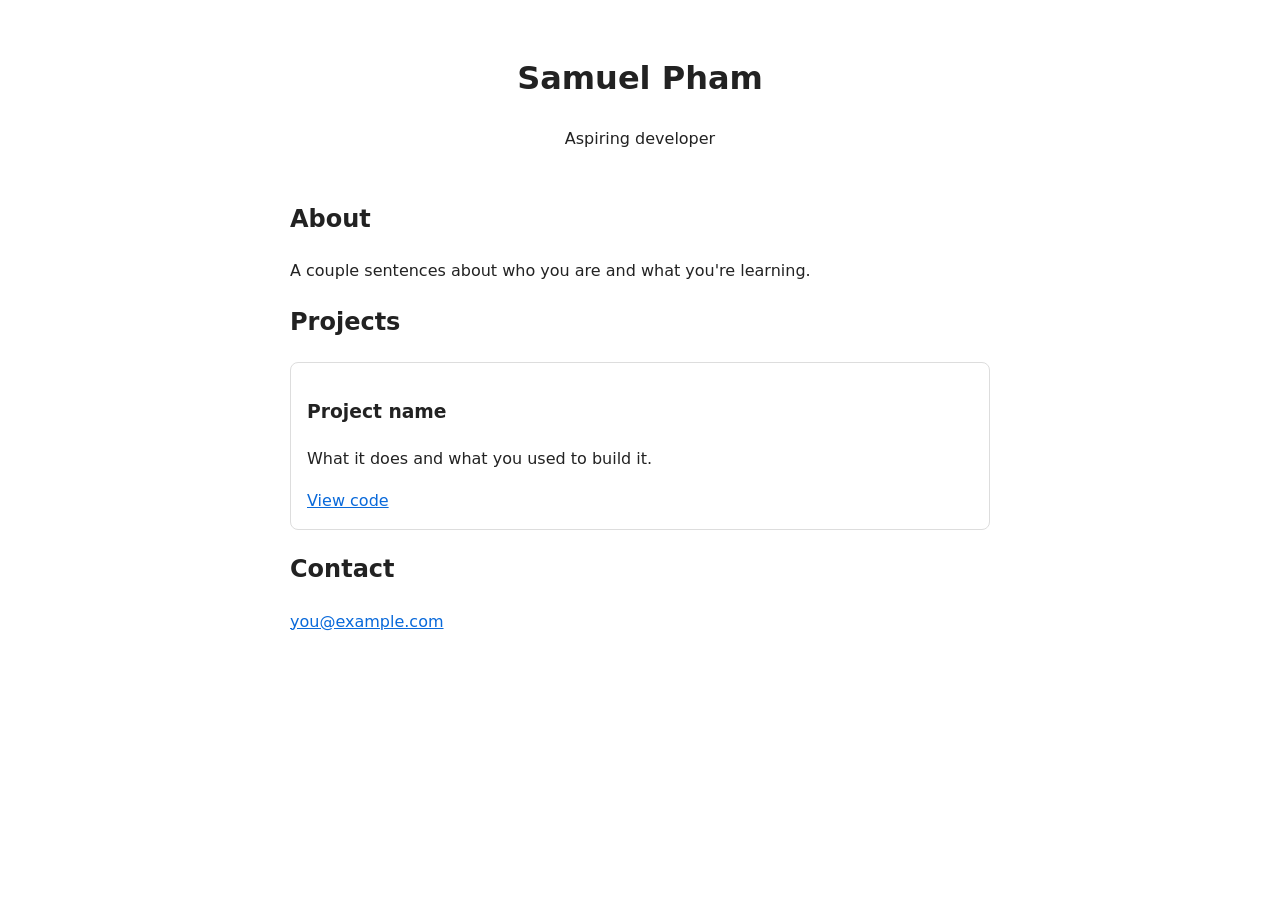
==== index.html @ 6e486d0f "Initial portfolio" ====
<!DOCTYPE html>
<html lang="en">
<head>
  <meta charset="UTF-8">
  <meta name="viewport" content="width=device-width, initial-scale=1">
  <title>Samuel Pham | Portfolio</title>
  <link rel="stylesheet" href="style.css">
</head>
<body>
  <header>
    <h1>Samuel Pham</h1>
    <p>Aspiring developer</p>
  </header>

  <section>
    <h2>About</h2>
    <p>A couple sentences about who you are and what you're learning.</p>
  </section>

  <section>
    <h2>Projects</h2>
    <div class="project">
      <h3>Project name</h3>
      <p>What it does and what you used to build it.</p>
      <a href="https://github.com/cryothe">View code</a>
    </div>
  </section>

  <section>
    <h2>Contact</h2>
    <p><a href="mailto:you@example.com">you@example.com</a></p>
  </section>
</body>
</html>
---- style.css ----
body {
  font-family: system-ui, sans-serif;
  max-width: 700px;
  margin: 0 auto;
  padding: 2rem;
  line-height: 1.6;
  color: #222;
}

header { text-align: center; margin-bottom: 3rem; }

.project {
  border: 1px solid #ddd;
  border-radius: 8px;
  padding: 1rem;
  margin-bottom: 1rem;
}

a { color: #0969da; }
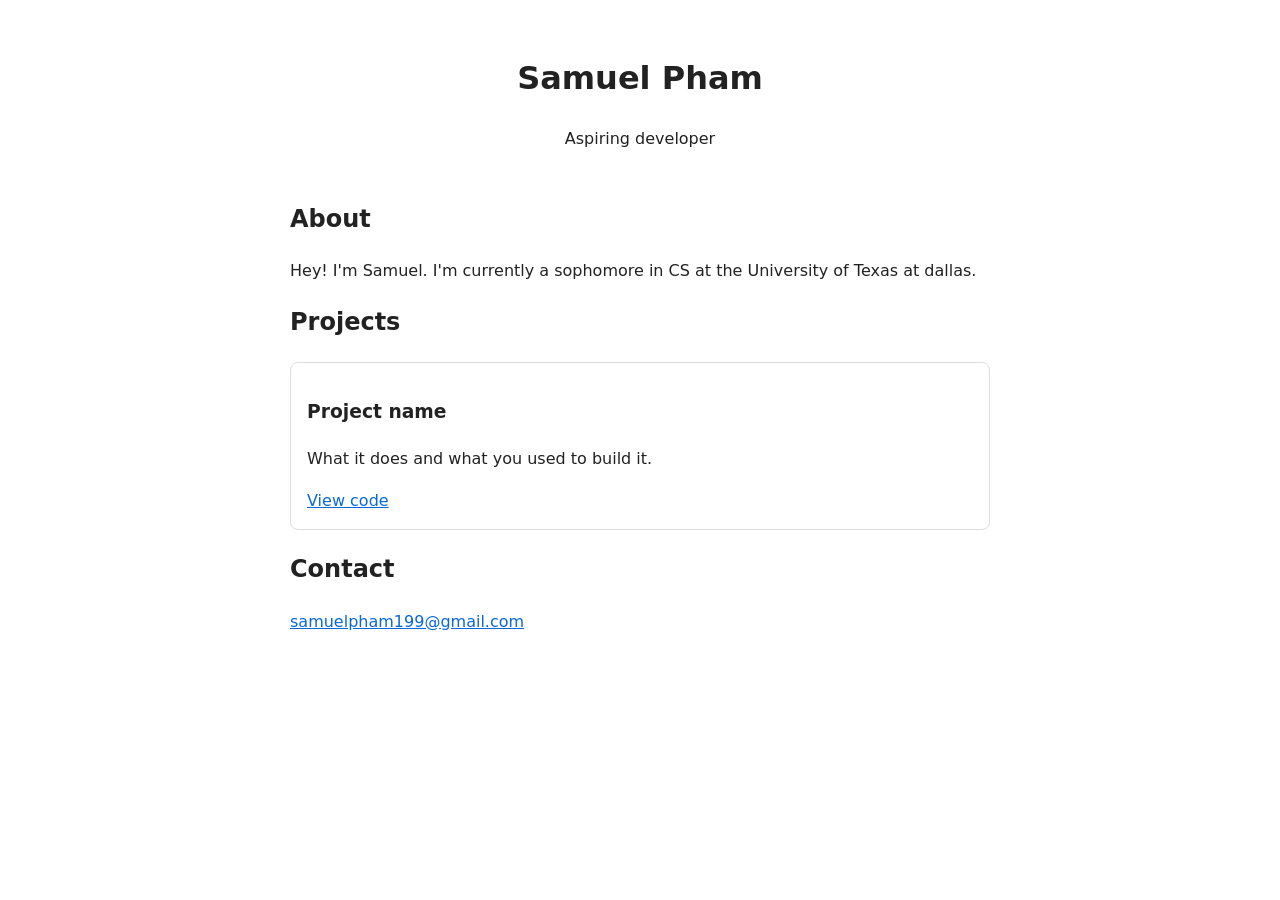
==== commit a6f7dfab: "Update Intro" ====
--- a/index.html
+++ b/index.html
@@ -14,7 +14,7 @@
 
   <section>
     <h2>About</h2>
-    <p>A couple sentences about who you are and what you're learning.</p>
+    <p>Hey! I'm Samuel. I'm currently a sophomore in CS at the University of Texas at dallas.</p>
   </section>
 
   <section>
@@ -28,7 +28,7 @@
 
   <section>
     <h2>Contact</h2>
-    <p><a href="mailto:you@example.com">you@example.com</a></p>
+    <p><a href="mailto:you@example.com">samuelpham199@gmail.com</a></p>
   </section>
 </body>
 </html>
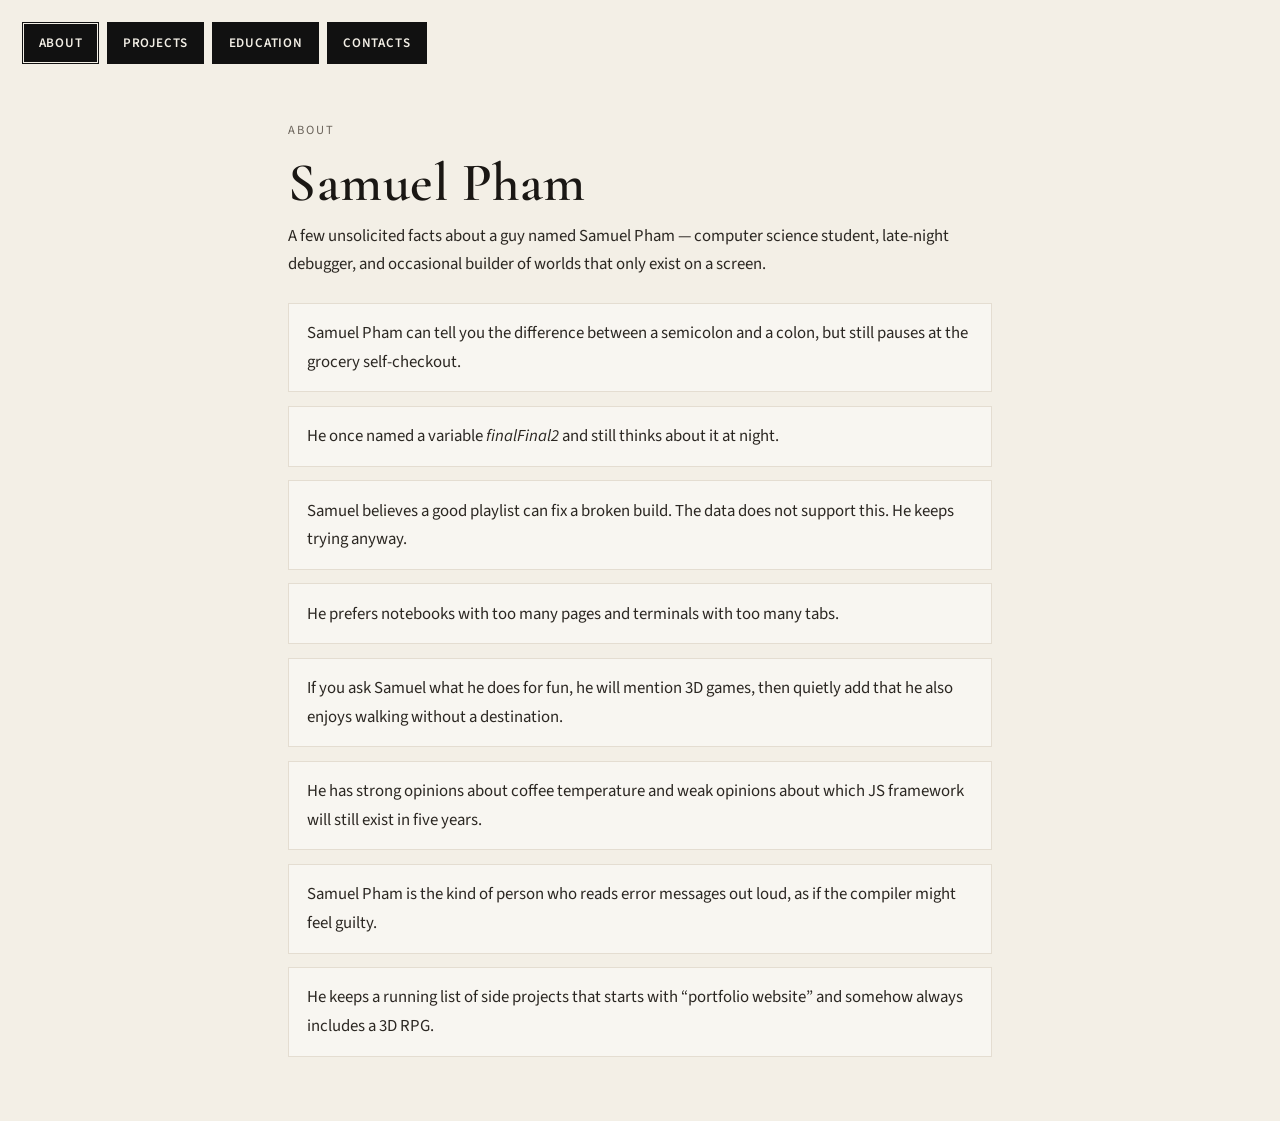
==== commit 052fb105: "Revamp Website" ====
--- a/index.html
+++ b/index.html
@@ -3,32 +3,34 @@
 <head>
   <meta charset="UTF-8">
   <meta name="viewport" content="width=device-width, initial-scale=1">
-  <title>Samuel Pham | Portfolio</title>
+  <title>About | Samuel Pham</title>
   <link rel="stylesheet" href="style.css">
 </head>
 <body>
-  <header>
+  <nav class="nav" aria-label="Primary">
+    <a class="active" href="index.html">About</a>
+    <a href="projects.html">Projects</a>
+    <a href="education.html">Education</a>
+    <a href="contacts.html">Contacts</a>
+  </nav>
+
+  <main class="page">
+    <p class="kicker">About</p>
     <h1>Samuel Pham</h1>
-    <p>Aspiring developer</p>
-  </header>
-
-  <section>
-    <h2>About</h2>
-    <p>Hey! I'm Samuel. I'm currently a sophomore in CS at the University of Texas at dallas.</p>
-  </section>
-
-  <section>
-    <h2>Projects</h2>
-    <div class="project">
-      <h3>Project name</h3>
-      <p>What it does and what you used to build it.</p>
-      <a href="https://github.com/cryothe">View code</a>
-    </div>
-  </section>
-
-  <section>
-    <h2>Contact</h2>
-    <p><a href="mailto:you@example.com">samuelpham199@gmail.com</a></p>
-  </section>
+    <p>
+      A few unsolicited facts about a guy named Samuel Pham — computer science student,
+      late-night debugger, and occasional builder of worlds that only exist on a screen.
+    </p>
+    <ul class="facts">
+      <li>Samuel Pham can tell you the difference between a semicolon and a colon, but still pauses at the grocery self-checkout.</li>
+      <li>He once named a variable <em>finalFinal2</em> and still thinks about it at night.</li>
+      <li>Samuel believes a good playlist can fix a broken build. The data does not support this. He keeps trying anyway.</li>
+      <li>He prefers notebooks with too many pages and terminals with too many tabs.</li>
+      <li>If you ask Samuel what he does for fun, he will mention 3D games, then quietly add that he also enjoys walking without a destination.</li>
+      <li>He has strong opinions about coffee temperature and weak opinions about which JS framework will still exist in five years.</li>
+      <li>Samuel Pham is the kind of person who reads error messages out loud, as if the compiler might feel guilty.</li>
+      <li>He keeps a running list of side projects that starts with “portfolio website” and somehow always includes a 3D RPG.</li>
+    </ul>
+  </main>
 </body>
 </html>
--- a/style.css
+++ b/style.css
@@ -1,19 +1,207 @@
+@import url("https://fonts.googleapis.com/css2?family=Cormorant+Garamond:ital,wght@0,500;0,600;0,700;1,500&family=Source+Sans+3:wght@400;500;600&display=swap");
+
+*,
+*::before,
+*::after {
+  box-sizing: border-box;
+}
+
+html {
+  view-transition-name: none;
+}
+
+@view-transition {
+  navigation: auto;
+}
+
+::view-transition-old(root) {
+  animation: fade-out 280ms ease both;
+}
+
+::view-transition-new(root) {
+  animation: fade-in 380ms ease both;
+}
+
+@keyframes fade-out {
+  to {
+    opacity: 0;
+    transform: translateY(-8px);
+  }
+}
+
+@keyframes fade-in {
+  from {
+    opacity: 0;
+    transform: translateY(12px);
+  }
+}
+
 body {
-  font-family: system-ui, sans-serif;
-  max-width: 700px;
+  margin: 0;
+  min-height: 100vh;
+  background: #f3efe6;
+  color: #2b2722;
+  font-family: "Source Sans 3", system-ui, sans-serif;
+  font-size: 1.05rem;
+  line-height: 1.7;
+}
+
+h1,
+h2,
+h3 {
+  font-family: "Cormorant Garamond", Georgia, serif;
+  font-weight: 600;
+  letter-spacing: 0.01em;
+  color: #1a1714;
+  line-height: 1.2;
+}
+
+h1 {
+  font-size: clamp(2.4rem, 5vw, 3.4rem);
+  margin: 0 0 0.35rem;
+}
+
+h2 {
+  font-size: clamp(1.9rem, 3.5vw, 2.45rem);
+  margin: 0 0 1.25rem;
+}
+
+h3 {
+  font-size: 1.45rem;
+  margin: 0 0 0.4rem;
+}
+
+p {
+  margin: 0 0 1rem;
+}
+
+a {
+  color: #1a1714;
+}
+
+.nav {
+  position: fixed;
+  top: 1.4rem;
+  left: 1.4rem;
+  z-index: 10;
+  display: flex;
+  flex-wrap: wrap;
+  gap: 0.5rem;
+}
+
+.nav a {
+  display: inline-block;
+  background: #111;
+  color: #f3efe6;
+  text-decoration: none;
+  font-size: 0.82rem;
+  font-weight: 600;
+  letter-spacing: 0.06em;
+  text-transform: uppercase;
+  padding: 0.55rem 0.95rem;
+  border: 1px solid #111;
+  transition: background 0.2s ease, color 0.2s ease;
+}
+
+.nav a:hover,
+.nav a:focus-visible {
+  background: transparent;
+  color: #111;
+}
+
+.nav a.active {
+  background: #111;
+  color: #f3efe6;
+  box-shadow: inset 0 0 0 1px #f3efe6;
+}
+
+.page {
+  max-width: 760px;
   margin: 0 auto;
-  padding: 2rem;
-  line-height: 1.6;
-  color: #222;
-}
-
-header { text-align: center; margin-bottom: 3rem; }
+  padding: 7.5rem 1.75rem 4rem;
+  animation: page-enter 500ms ease both;
+}
+
+@keyframes page-enter {
+  from {
+    opacity: 0;
+    transform: translateY(16px);
+  }
+}
+
+.kicker {
+  font-size: 0.78rem;
+  letter-spacing: 0.16em;
+  text-transform: uppercase;
+  color: #6b645b;
+  margin-bottom: 0.6rem;
+}
+
+.facts {
+  list-style: none;
+  padding: 0;
+  margin: 1.5rem 0 0;
+  display: grid;
+  gap: 0.85rem;
+}
+
+.facts li {
+  background: rgba(255, 255, 255, 0.45);
+  border: 1px solid #e4ddd1;
+  padding: 0.95rem 1.1rem;
+}
+
+.projects {
+  display: grid;
+  gap: 1.25rem;
+}
 
 .project {
-  border: 1px solid #ddd;
-  border-radius: 8px;
-  padding: 1rem;
-  margin-bottom: 1rem;
-}
-
-a { color: #0969da; }
+  background: rgba(255, 255, 255, 0.45);
+  border: 1px solid #e4ddd1;
+  padding: 1.35rem 1.4rem;
+}
+
+.meta {
+  color: #6b645b;
+  font-size: 0.92rem;
+  margin-bottom: 0.7rem;
+}
+
+.contacts {
+  list-style: none;
+  padding: 0;
+  margin: 0;
+  display: grid;
+  gap: 1rem;
+}
+
+.contacts a {
+  text-decoration: none;
+  border-bottom: 1px solid #c9c0b3;
+  padding-bottom: 0.1rem;
+}
+
+.contacts a:hover {
+  border-bottom-color: #111;
+}
+
+.contact-label {
+  display: block;
+  font-size: 0.75rem;
+  letter-spacing: 0.14em;
+  text-transform: uppercase;
+  color: #6b645b;
+  margin-bottom: 0.2rem;
+}
+
+@media (max-width: 720px) {
+  .nav {
+    position: static;
+    padding: 1.1rem 1.1rem 0;
+  }
+
+  .page {
+    padding-top: 2.5rem;
+  }
+}
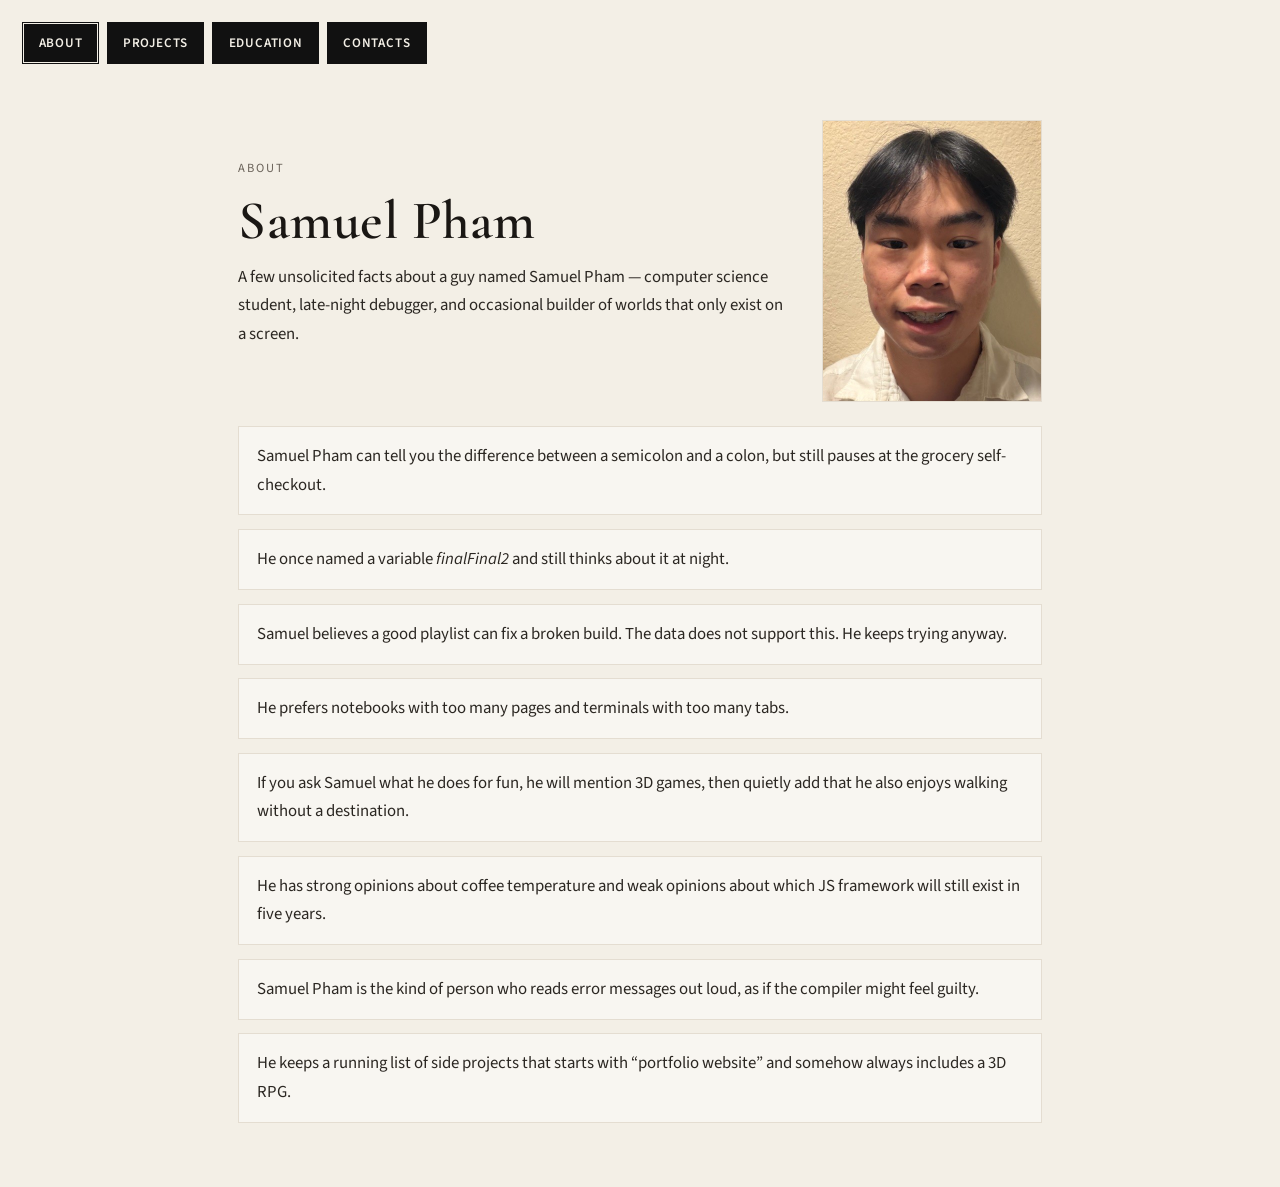
==== commit 40824a03: "Add a portrait and refresh portfolio copy with real contact details. Co-authored-by: Cursor <cursora" ====
--- a/index.html
+++ b/index.html
@@ -15,12 +15,20 @@
   </nav>
 
   <main class="page">
-    <p class="kicker">About</p>
-    <h1>Samuel Pham</h1>
-    <p>
-      A few unsolicited facts about a guy named Samuel Pham — computer science student,
-      late-night debugger, and occasional builder of worlds that only exist on a screen.
-    </p>
+    <div class="intro">
+      <div class="intro-copy">
+        <p class="kicker">About</p>
+        <h1>Samuel Pham</h1>
+        <p>
+          A few unsolicited facts about a guy named Samuel Pham — computer science student,
+          late-night debugger, and occasional builder of worlds that only exist on a screen.
+        </p>
+      </div>
+      <figure class="portrait">
+        <img src="me.jpg" alt="Portrait of Samuel Pham">
+      </figure>
+    </div>
+
     <ul class="facts">
       <li>Samuel Pham can tell you the difference between a semicolon and a colon, but still pauses at the grocery self-checkout.</li>
       <li>He once named a variable <em>finalFinal2</em> and still thinks about it at night.</li>
--- a/style.css
+++ b/style.css
@@ -15,24 +15,28 @@
 }
 
 ::view-transition-old(root) {
-  animation: fade-out 280ms ease both;
+  animation: page-out 260ms cubic-bezier(0.4, 0, 1, 1) both;
 }
 
 ::view-transition-new(root) {
-  animation: fade-in 380ms ease both;
-}
-
-@keyframes fade-out {
-  to {
-    opacity: 0;
-    transform: translateY(-8px);
-  }
-}
-
-@keyframes fade-in {
-  from {
-    opacity: 0;
-    transform: translateY(12px);
+  animation: page-in 480ms cubic-bezier(0.16, 1, 0.3, 1) both;
+}
+
+@keyframes page-out {
+  to {
+    opacity: 0;
+    transform: scale(0.97) translateY(-10px);
+  }
+}
+
+@keyframes page-in {
+  from {
+    opacity: 0;
+    transform: scale(0.96) translateY(22px);
+  }
+  to {
+    opacity: 1;
+    transform: scale(1) translateY(0);
   }
 }
 
@@ -116,16 +120,72 @@
 }
 
 .page {
-  max-width: 760px;
+  max-width: 860px;
   margin: 0 auto;
   padding: 7.5rem 1.75rem 4rem;
-  animation: page-enter 500ms ease both;
+  animation: page-enter 560ms cubic-bezier(0.16, 1, 0.3, 1) both;
 }
 
 @keyframes page-enter {
   from {
     opacity: 0;
-    transform: translateY(16px);
+    transform: scale(0.97) translateY(18px);
+  }
+  to {
+    opacity: 1;
+    transform: scale(1) translateY(0);
+  }
+}
+
+.intro {
+  display: grid;
+  grid-template-columns: minmax(0, 1fr) 220px;
+  gap: 1.75rem 2rem;
+  align-items: center;
+  margin-bottom: 0.5rem;
+}
+
+.intro-copy h1 {
+  margin-bottom: 0.55rem;
+}
+
+.portrait {
+  margin: 0;
+  overflow: hidden;
+  border: 1px solid #e4ddd1;
+  background: #eae4d8;
+  animation: portrait-in 700ms cubic-bezier(0.16, 1, 0.3, 1) both;
+  animation-delay: 80ms;
+}
+
+.portrait img {
+  display: block;
+  width: 100%;
+  height: 280px;
+  object-fit: cover;
+  object-position: center 18%;
+  transform-origin: center;
+  animation: portrait-zoom 900ms cubic-bezier(0.16, 1, 0.3, 1) both;
+  animation-delay: 80ms;
+}
+
+@keyframes portrait-in {
+  from {
+    opacity: 0;
+    transform: translateX(18px) scale(0.94);
+  }
+  to {
+    opacity: 1;
+    transform: translateX(0) scale(1);
+  }
+}
+
+@keyframes portrait-zoom {
+  from {
+    transform: scale(1.08);
+  }
+  to {
+    transform: scale(1);
   }
 }
 
@@ -166,6 +226,34 @@
   color: #6b645b;
   font-size: 0.92rem;
   margin-bottom: 0.7rem;
+}
+
+.project-links {
+  display: flex;
+  flex-wrap: wrap;
+  gap: 0.55rem;
+  margin-top: 1.1rem;
+}
+
+.project-link {
+  display: inline-block;
+  background: #111;
+  color: #f3efe6;
+  text-decoration: none;
+  font-size: 0.78rem;
+  font-weight: 600;
+  letter-spacing: 0.06em;
+  text-transform: uppercase;
+  padding: 0.5rem 0.85rem;
+  border: 1px solid #111;
+  transition: background 0.2s ease, color 0.2s ease, transform 0.2s ease;
+}
+
+.project-link:hover,
+.project-link:focus-visible {
+  background: transparent;
+  color: #111;
+  transform: translateY(-1px);
 }
 
 .contacts {
@@ -204,4 +292,28 @@
   .page {
     padding-top: 2.5rem;
   }
-}
+
+  .intro {
+    grid-template-columns: 1fr;
+  }
+
+  .portrait {
+    max-width: 280px;
+    animation-name: portrait-in-mobile;
+  }
+
+  .portrait img {
+    height: 320px;
+  }
+}
+
+@keyframes portrait-in-mobile {
+  from {
+    opacity: 0;
+    transform: translateY(14px) scale(0.96);
+  }
+  to {
+    opacity: 1;
+    transform: translateY(0) scale(1);
+  }
+}
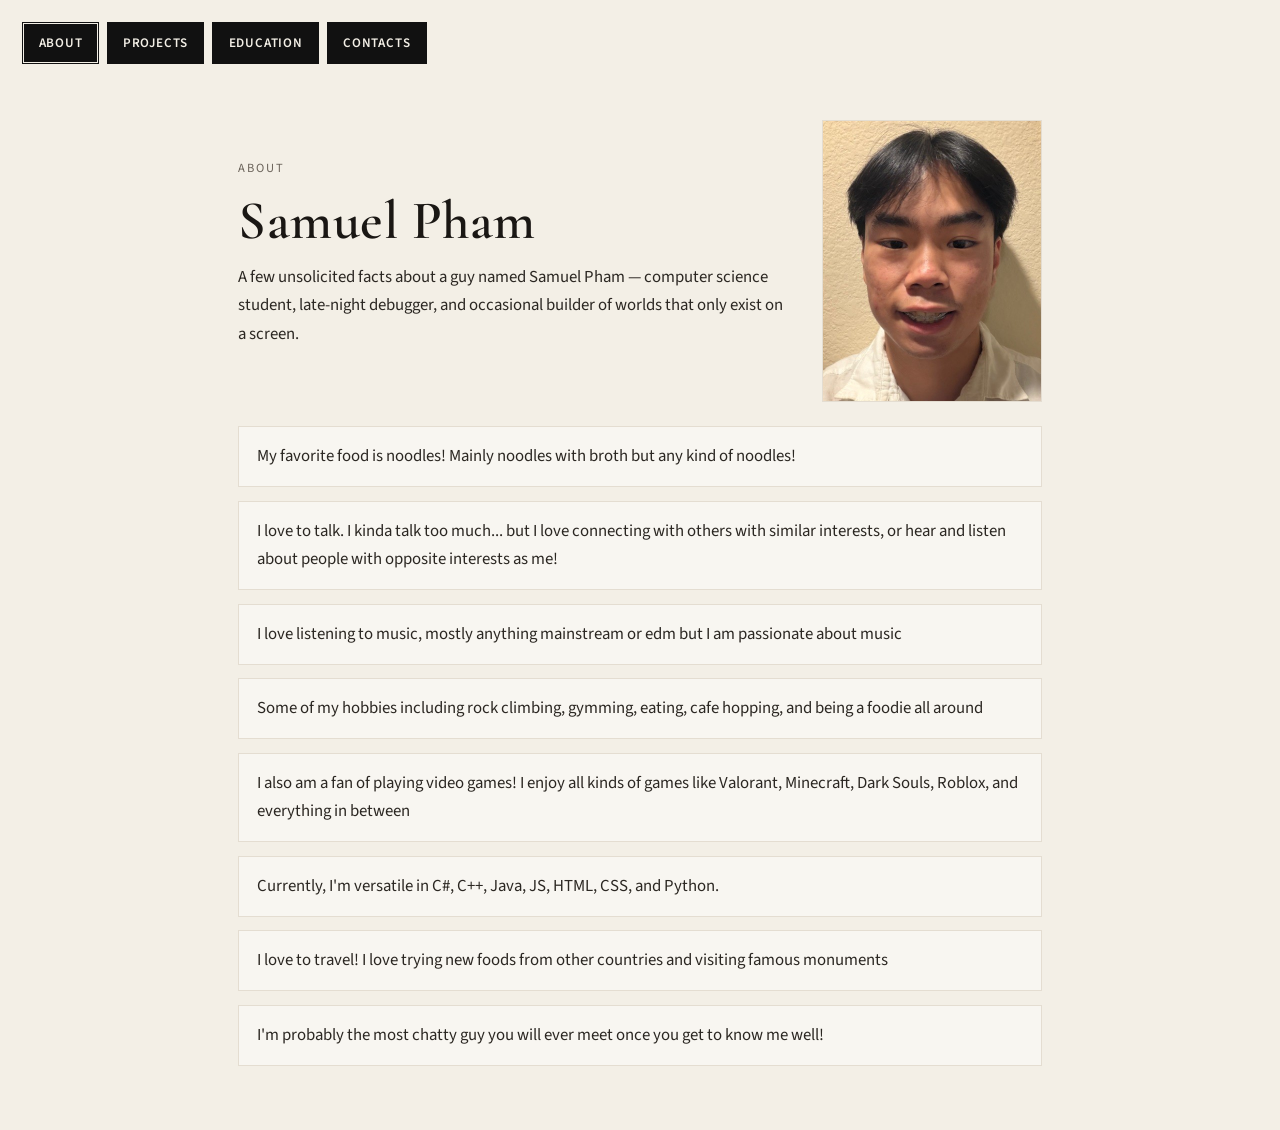
==== commit 6b222a86: "CHANGING FACTS" ====
--- a/index.html
+++ b/index.html
@@ -30,14 +30,14 @@
     </div>
 
     <ul class="facts">
-      <li>Samuel Pham can tell you the difference between a semicolon and a colon, but still pauses at the grocery self-checkout.</li>
-      <li>He once named a variable <em>finalFinal2</em> and still thinks about it at night.</li>
-      <li>Samuel believes a good playlist can fix a broken build. The data does not support this. He keeps trying anyway.</li>
-      <li>He prefers notebooks with too many pages and terminals with too many tabs.</li>
-      <li>If you ask Samuel what he does for fun, he will mention 3D games, then quietly add that he also enjoys walking without a destination.</li>
-      <li>He has strong opinions about coffee temperature and weak opinions about which JS framework will still exist in five years.</li>
-      <li>Samuel Pham is the kind of person who reads error messages out loud, as if the compiler might feel guilty.</li>
-      <li>He keeps a running list of side projects that starts with “portfolio website” and somehow always includes a 3D RPG.</li>
+      <li>My favorite food is noodles! Mainly noodles with broth but any kind of noodles!</li>
+      <li>I love to talk. I kinda talk too much... but I love connecting with others with similar interests, or hear and listen about people with opposite interests as me!</li>
+      <li>I love listening to music, mostly anything mainstream or edm but I am passionate about music</li>
+      <li>Some of my hobbies including rock climbing, gymming, eating, cafe hopping, and being a foodie all around</li>
+      <li>I also am a fan of playing video games! I enjoy all kinds of games like Valorant, Minecraft, Dark Souls, Roblox, and everything in between</li>
+      <li>Currently, I'm versatile in C#, C++, Java, JS, HTML, CSS, and Python.</li>
+      <li>I love to travel! I love trying new foods from other countries and visiting famous monuments</li>
+      <li>I'm probably the most chatty guy you will ever meet once you get to know me well!</li>
     </ul>
   </main>
 </body>
